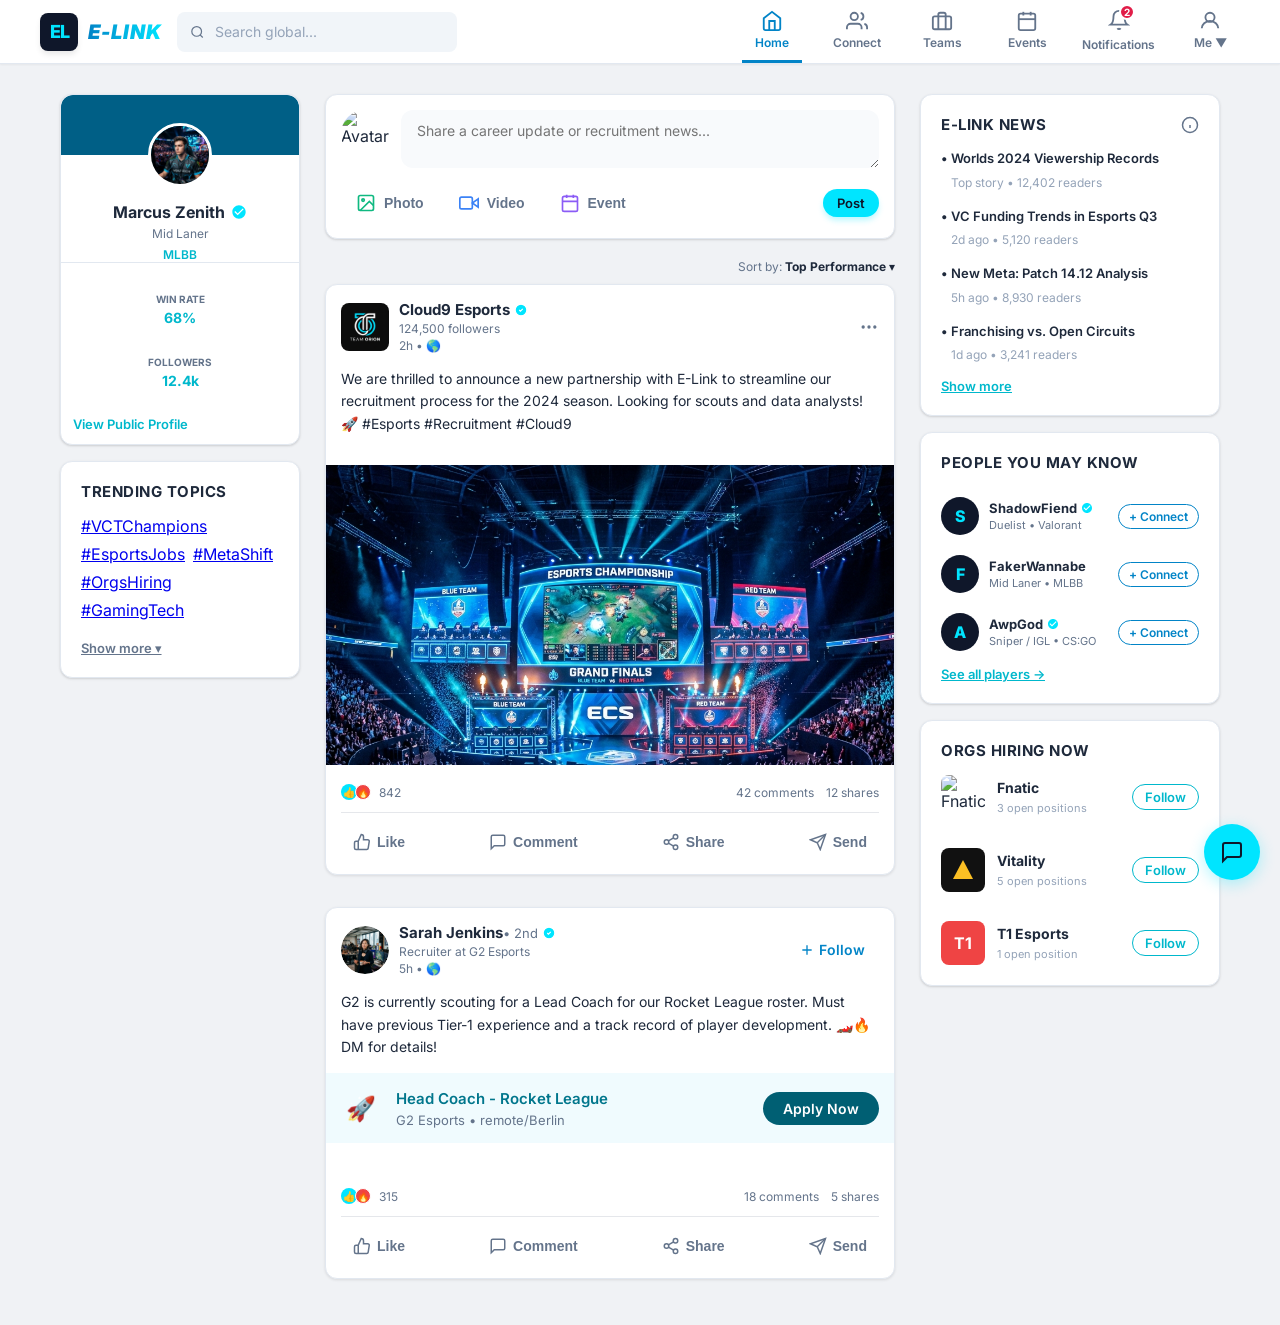
==== app.html @ e8edf79d "updated the files" ====
<!DOCTYPE html>
<html lang="en">

<head>
    <meta charset="UTF-8">
    <meta name="viewport" content="width=device-width, initial-scale=1.0">
    <title>E-Link | Professional Esports Network</title>
    <link rel="stylesheet" href="css/style.css">
</head>

<body>

    <nav class="navbar" id="main-nav">
        <!-- Brand -->
        <a href="#" class="nav-brand" onclick="switchTab('players')">
            <div class="logo-box">EL</div>
            <span class="logo-premium hide-mobile">E-LINK</span>
        </a>

        <!-- Search within Nav -->
        <div class="nav-search hide-mobile">
            <svg width="16" height="16" viewBox="0 0 24 24" fill="none" stroke="currentColor" stroke-width="2">
                <circle cx="11" cy="11" r="8"></circle>
                <line x1="21" y1="21" x2="16.65" y2="16.65"></line>
            </svg>
            <input type="text" placeholder="Search global...">
        </div>

        <!-- Links -->
        <div class="nav-links">
            <a href="#" id="nav-home" class="nav-link active" onclick="switchTab('home')">
                <svg width="22" height="22" viewBox="0 0 24 24" fill="none" stroke="currentColor" stroke-width="2">
                    <path d="M3 9l9-7 9 7v11a2 2 0 0 1-2 2H5a2 2 0 0 1-2-2z"></path>
                    <polyline points="9 22 9 12 15 12 15 22"></polyline>
                </svg>
                <span>Home</span>
            </a>
            <a href="#" id="nav-players" class="nav-link" onclick="switchTab('players')">
                <svg width="22" height="22" viewBox="0 0 24 24" fill="none" stroke="currentColor" stroke-width="2">
                    <path d="M17 21v-2a4 4 0 0 0-4-4H5a4 4 0 0 0-4 4v2"></path>
                    <circle cx="9" cy="7" r="4"></circle>
                    <path d="M23 21v-2a4 4 0 0 0-3-3.87"></path>
                    <path d="M16 3.13a4 4 0 0 1 0 7.75"></path>
                </svg>
                <span>Connect</span>
            </a>
            <a href="#" id="nav-teams" class="nav-link" onclick="switchTab('teams')">
                <svg width="22" height="22" viewBox="0 0 24 24" fill="none" stroke="currentColor" stroke-width="2">
                    <rect x="2" y="7" width="20" height="14" rx="2" ry="2"></rect>
                    <path d="M16 21V5a2 2 0 0 0-2-2h-4a2 2 0 0 0-2 2v16"></path>
                </svg>
                <span>Teams</span>
            </a>
            <a href="#" id="nav-events" class="nav-link" onclick="switchTab('events')">
                <svg width="22" height="22" viewBox="0 0 24 24" fill="none" stroke="currentColor" stroke-width="2">
                    <rect x="3" y="4" width="18" height="18" rx="2" ry="2"></rect>
                    <line x1="16" y1="2" x2="16" y2="6"></line>
                    <line x1="8" y1="2" x2="8" y2="6"></line>
                    <line x1="3" y1="10" x2="21" y2="10"></line>
                </svg>
                <span>Events</span>
            </a>
            <a href="#" id="nav-notif" class="nav-link" onclick="toggleNotifications()">
                <div style="position: relative;">
                    <svg width="22" height="22" viewBox="0 0 24 24" fill="none" stroke="currentColor" stroke-width="2">
                        <path d="M18 8A6 6 0 0 0 6 8c0 7-3 9-3 9h18s-3-2-3-9"></path>
                        <path d="M13.73 21a2 2 0 0 1-3.46 0"></path>
                    </svg>
                    <span class="notif-badge">2</span>
                </div>
                <span>Notifications</span>
            </a>
            <div class="nav-dropdown-wrapper" style="position: relative;">
                <a href="#" id="nav-profile" class="nav-link" onclick="toggleMeDropdown()">
                    <svg width="22" height="22" viewBox="0 0 24 24" fill="none" stroke="currentColor" stroke-width="2">
                        <circle cx="12" cy="8" r="5"></circle>
                        <path d="M3 20c0-4 4-8 9-8s9 4 9 8"></path>
                    </svg>
                    <span>Me ▼</span>
                </a>
                <div id="me-dropdown" class="card" style="display: none; position: absolute; top: 100%; right: 0; width: 180px; flex-direction: column; z-index: 100; padding: 8px 0; box-shadow: 0 10px 25px rgba(0,0,0,0.2); border: 1px solid var(--border-subtle);">
                    <a href="#" style="padding: 10px 15px; color: var(--text-main); text-decoration: none; font-size: 14px; font-weight: 600;" onclick="switchTab('profile'); toggleMeDropdown();">View Profile</a>
                    
                    <div class="dropdown-divider"></div>
                    <div class="dropdown-header">Switch Account</div>
                    
                    <a href="#" style="padding: 10px 15px; color: var(--text-main); text-decoration: none; font-size: 14px; display: flex; align-items: center; gap: 8px;" onclick="setAccountType('player')">
                        <span style="width: 8px; height: 8px; border-radius: 50%; background: #22c55e;"></span> Player Mode
                    </a>
                    <a href="#" style="padding: 10px 15px; color: var(--text-main); text-decoration: none; font-size: 14px; display: flex; align-items: center; gap: 8px;" onclick="setAccountType('org')">
                        <span style="width: 8px; height: 8px; border-radius: 50%; background: #3b82f6;"></span> Org Mode
                    </a>
                    <a href="#" style="padding: 10px 15px; color: var(--text-main); text-decoration: none; font-size: 14px; display: flex; align-items: center; gap: 8px;" onclick="setAccountType('coach')">
                        <span style="width: 8px; height: 8px; border-radius: 50%; background: #8b5cf6;"></span> Coach Mode
                    </a>
                    
                    <div class="dropdown-divider"></div>
                    <a href="#" style="padding: 10px 15px; color: #ef4444; text-decoration: none; font-size: 14px; font-weight: 600;" onclick="logout()">Sign Out</a>
                </div>
            </div>
        </div>
    </nav>

    <!-- Main Layout Grid -->
    <div class="layout-grid" id="main-layout">

        <!-- Left Sidebar (Mini-Profile) -->
        <aside class="sidebar-left" id="sidebar-left">
            <div class="card mini-profile-card" style="padding: 0;">
                <div class="mini-profile-banner" style="background: #005f86; height: 60px; border-radius: 12px 12px 0 0;"></div>
                <div class="mini-profile-avatar-wrapper" style="margin-top: -32px; display: flex; justify-content: center;">
                    <img src="assets/marcus_avatar.png" alt="Marcus V." class="mini-profile-avatar-img" style="width: 64px; height: 64px; border-radius: 50%; border: 3px solid white; object-fit: cover; background: white;">
                </div>
                <div class="mini-profile-info" style="text-align: center; margin-top: 15px; padding: 0 15px;">
                    <h3 id="mini-name" style="margin: 0; font-size: 16px; font-weight: 700; color: var(--text-main); display: flex; justify-content: center; align-items: center; gap: 4px;">Marcus "Zenith" V. <svg width="14" height="14" viewBox="0 0 24 24" fill="#00E5FF" stroke="white" stroke-width="2"><circle cx="12" cy="12" r="10"></circle><path d="M9 12l2 2 4-4"></path></svg></h3>
                    <p id="mini-sub" style="margin: 4px 0 2px 0; font-size: 12px; color: var(--text-muted);">Professional Valorant Player</p>
                    <p class="mini-sub-game" id="mini-game" style="margin: 0; font-size: 12px; color: var(--accent-dark);">Team Liquid • EMEA</p>
                </div>
                <div class="mini-profile-stats" style="display: flex; justify-content: center; gap: 30px; padding: 15px 0; border-top: 1px solid var(--border-subtle); margin-top: 15px; border-bottom: 1px solid var(--border-subtle);">
                    <div style="text-align: center;">
                        <div style="font-size: 10px; font-weight: 700; color: var(--text-muted); margin-bottom: 4px; text-transform: uppercase;">Win Rate</div>
                        <div style="font-size: 14px; font-weight: 700; color: var(--accent-dark);">68%</div>
                    </div>
                    <div style="text-align: center;">
                        <div style="font-size: 10px; font-weight: 700; color: var(--text-muted); margin-bottom: 4px; text-transform: uppercase;">Followers</div>
                        <div style="font-size: 14px; font-weight: 700; color: var(--accent-dark);">12.4k</div>
                    </div>
                </div>
                <div class="mini-profile-footer" style="padding: 12px; text-align: center;">
                    <a href="#" style="color: var(--accent-dark); font-size: 13px; font-weight: 600; text-decoration: none;">View Public Profile</a>
                </div>
            </div>

            <div class="card sticky-widget">
                <h4 class="widget-title" style="margin-bottom: 15px; border: none; padding: 0;">TRENDING TOPICS</h4>
                <div style="display: flex; flex-wrap: wrap; gap: 8px;">
                    <a href="#" class="hashtag-pill">#VCTChampions</a>
                    <a href="#" class="hashtag-pill">#EsportsJobs</a>
                    <a href="#" class="hashtag-pill">#MetaShift</a>
                    <a href="#" class="hashtag-pill">#OrgsHiring</a>
                    <a href="#" class="hashtag-pill">#GamingTech</a>
                </div>
                <a href="#" class="widget-link" style="margin-top: 20px; display: inline-block; font-size: 13px; font-weight: 600; color: var(--text-muted);">Show more ▾</a>
            </div>
        </aside>

        <!-- Center Column (Main Feed & Content) -->
        <main class="main-feed" id="main-feed">

            <!-- Home / Timeline Feed -->
            <div id="view-home" class="view-section active">
                <div class="card create-post-box" style="padding: 15px;">
                    <div style="display: flex; align-items: flex-start; gap: 12px; margin-bottom: 15px;">
                        <img src="https://images.unsplash.com/photo-1566492031523-0c4c229e64ba?auto=format&fit=crop&q=80&w=150&h=150" alt="Avatar" style="width: 48px; height: 48px; border-radius: 50%; object-fit: cover;">
                        <textarea id="postInput" placeholder="Share a career update or recruitment news..." style="flex-grow: 1; border: 1px solid var(--border-subtle); border-radius: 12px; padding: 12px 16px; background: var(--bg-main); color: var(--text-main); font-size: 14px; resize: vertical; min-height: 48px; font-family: inherit;"></textarea>
                    </div>
                    <div style="display: flex; justify-content: space-between; align-items: center;">
                        <div style="display: flex; gap: 5px;">
                            <button class="post-action-btn"><svg width="20" height="20" viewBox="0 0 24 24" fill="none" stroke="#10b981" stroke-width="2"><rect x="3" y="3" width="18" height="18" rx="2" ry="2"></rect><circle cx="8.5" cy="8.5" r="1.5"></circle><polyline points="21 15 16 10 5 21"></polyline></svg> <span>Photo</span></button>
                            <button class="post-action-btn"><svg width="20" height="20" viewBox="0 0 24 24" fill="none" stroke="#3b82f6" stroke-width="2"><polygon points="23 7 16 12 23 17 23 7"></polygon><rect x="1" y="5" width="15" height="14" rx="2" ry="2"></rect></svg> <span>Video</span></button>
                            <button class="post-action-btn"><svg width="20" height="20" viewBox="0 0 24 24" fill="none" stroke="#8b5cf6" stroke-width="2"><rect x="3" y="4" width="18" height="18" rx="2" ry="2"></rect><line x1="16" y1="2" x2="16" y2="6"></line><line x1="8" y1="2" x2="8" y2="6"></line><line x1="3" y1="10" x2="21" y2="10"></line></svg> <span>Event</span></button>
                        </div>
                        <button class="btn btn-primary btn-sm" onclick="submitPost()">Post</button>
                    </div>
                </div>

                <div class="feed-divider" style="margin-top: 20px; display: flex; justify-content: flex-end; align-items: center; border: none; margin-bottom: 10px;">
                    <span style="font-size: 12px; color: var(--text-muted);">Sort by: <strong style="color: var(--text-main);">Top Performance ▾</strong></span>
                </div>

                <div class="feed-list" id="postsContainer">
                    <!-- Dynamic posts injected here via JS -->
                </div>
            </div>

            <!-- Find Players View -->
            <div id="view-players" class="view-section">
                <div class="card feed-search-box">
                    <div class="feed-search-top">
                        <div class="mini-profile-avatar" id="search-avatar-p"
                            style="width:48px; height:48px; font-size: 20px; line-height: 44px; flex-shrink: 0;">X</div>
                        <input type="text" id="searchInput" placeholder="Find players by name, role, or rank...">
                    </div>
                    <div class="feed-search-actions">
                        <div class="filter-group">
                            <select id="gameFilter">
                                <option value="all">Any Game</option>
                                <option value="valorant">Valorant</option>
                                <option value="mlbb">MLBB</option>
                                <option value="csgo">CS:GO</option>
                                <option value="dota2">Dota 2</option>
                                <option value="hok">Honor of Kings</option>
                            </select>
                            <select id="regionFilter">
                                <option value="all">Any Region</option>
                                <option value="na">North America</option>
                                <option value="eu">Europe</option>
                                <option value="sea">Southeast Asia</option>
                                <option value="cn">China</option>
                                <option value="cis">CIS</option>
                            </select>
                            <button class="filter-pill" id="lft-toggle-btn" onclick="toggleLFTFilter()">LFT Only</button>
                        </div>
                    </div>
                </div>

                <div class="feed-divider"><span>Recommended Players</span></div>

                <div class="feed-list" id="playersContainer">
                    <!-- Feed Cards dynamically injected via JS -->
                </div>
            </div>

            <!-- Find Teams View -->
            <div id="view-teams" class="view-section">
                <div class="card feed-search-box">
                    <div class="feed-search-top">
                        <div class="logo-box"
                            style="width:48px; height:48px; font-size: 24px; line-height: 48px; flex-shrink: 0;">EL
                        </div>
                        <input type="text" id="teamSearchInput" placeholder="Search open team rosters...">
                    </div>
                </div>

                <div class="feed-divider"><span>Top Orgs Recruiting</span></div>

                <div class="feed-list" id="teamsContainer">
                    <!-- Team Cards injected via JS -->
                </div>
            </div>

            <!-- Events & Scrims View -->
            <div id="view-events" class="view-section">
                <div class="card feed-search-box" style="margin-bottom: 20px;">
                    <div class="feed-search-top">
                        <svg width="24" height="24" viewBox="0 0 24 24" fill="none" stroke="var(--accent)" stroke-width="2" style="margin-right: 15px;">
                            <circle cx="12" cy="12" r="10"></circle>
                            <polyline points="12 6 12 12 16 14"></polyline>
                        </svg>
                        <input type="text" placeholder="Search tournaments, leagues, or scrims...">
                    </div>
                </div>

                <div class="events-grid">
                    <div class="card" style="padding: 20px;">
                        <h3 class="section-title">Scrim Board</h3>
                        <p style="font-size: 14px; color: var(--text-muted); margin-bottom: 15px;">Looking for practice partners</p>
                        
                        <div style="border: 1px solid var(--border-subtle); border-radius: 8px; padding: 15px; margin-bottom: 10px;">
                            <div style="display: flex; justify-content: space-between; align-items: center; margin-bottom: 10px;">
                                <strong style="color: var(--text-main);">T3 Valorant Team LF Scrim</strong>
                                <span class="badge" style="background: rgba(0, 229, 255, 0.15); color: var(--accent); border: 1px solid var(--accent); font-size: 11px; padding: 4px 8px;">Tonight 8PM EST</span>
                            </div>
                            <p style="font-size: 13px; color: var(--text-muted);">BO3 format. Need a team with Diamond/Ascendant average.</p>
                            <button class="btn btn-primary btn-sm" style="margin-top: 10px;" onclick="alert('Message Sent to Team!')">Accept Scrim</button>
                        </div>
                        <div style="border: 1px solid var(--border-subtle); border-radius: 8px; padding: 15px;">
                            <div style="display: flex; justify-content: space-between; align-items: center; margin-bottom: 10px;">
                                <strong style="color: var(--text-main);">Cloud9 Academy Scrim Partner</strong>
                                <span class="badge" style="background: rgba(0, 229, 255, 0.15); color: var(--accent); border: 1px solid var(--accent); font-size: 11px; padding: 4px 8px;">Tomorrow 3PM PST</span>
                            </div>
                            <p style="font-size: 13px; color: var(--text-muted);">T2/T1 only. BO5 practice before qualifiers.</p>
                            <button class="btn btn-primary btn-sm" style="margin-top: 10px;" onclick="alert('Message Sent to Team!')">Accept Scrim</button>
                        </div>
                    </div>

                    <div class="card" style="padding: 20px;">
                        <h3 class="section-title">Upcoming Tournaments</h3>
                        <p style="font-size: 14px; color: var(--text-muted); margin-bottom: 15px;">Grassroots & Regional Leagues</p>
                        
                        <div class="event-banner">
                            <h4 style="color: white; margin-bottom: 5px;">Valorant Community Clash</h4>
                            <p style="font-size: 13px; color: rgba(255,255,255,0.8);">Prize Pool: $5,000 • Starts in 3 days</p>
                            <div style="margin-top: 15px; display: flex; gap: 10px; flex-wrap: wrap;">
                                <button class="btn btn-primary btn-sm">Register Team</button>
                                <button class="btn btn-outline btn-sm" style="background: rgba(0,0,0,0.5); border-color: white; color: white; white-space: nowrap;">Join as Free Agent</button>
                            </div>
                        </div>
                    </div>
                </div>
            </div>

            <!-- Profile View -->
            <div id="view-profile" class="view-section">
                <div class="card profile-hero">
                    <div class="profile-hero-banner"></div>
                    <div class="profile-hero-content">
                        <div class="profile-hero-avatar" id="dyn-prof-avatar">X</div>
                        <div class="profile-hero-details">
                            <h1 style="color: var(--text-main); margin-bottom: 5px; font-size: 32px;"><span
                                    id="dyn-prof-name">XerathMain</span> <span class="badge"
                                    id="dyn-prof-tag">PRO</span>
                                <span class="badge" id="dyn-prof-api" style="background: linear-gradient(90deg, #ff4655, #0f1923); color: white; font-size: 14px; vertical-align: middle;">🛡️ Riot Verified: Immortal 3</span>
                            </h1>
                            <p style="color: var(--text-muted); font-size: 18px; margin: 0; max-width: 600px;"
                                id="dyn-prof-sub">Mid Laner | MLBB Player</p>
                            <p style="color: var(--text-muted); font-size: 14px; margin-top: 5px;"
                                id="dyn-prof-location">Southeast Asia • 0 connections</p>
                            <p style="color: var(--text-muted); font-size: 13px; margin-top: 3px;"
                                id="dyn-prof-rank">🏆 Mythical Glory</p>

                            <div class="actions"
                                style="margin-top: 20px; justify-content: flex-start; flex-wrap: wrap; gap: 10px;">
                                <button class="btn btn-primary" id="lft-btn" onclick="toggleLFT()">Open to work: OFF</button>
                                <button class="btn btn-primary" id="upgrade-btn"
                                    style="background: linear-gradient(90deg, var(--accent-text), var(--accent)); color: var(--text-dark); display: inline-flex; border: none;"
                                    onclick="showSubModal()">⚡ Upgrade E-Link Pro</button>
                                <button class="btn btn-outline" id="link-riot-btn" style="border-color: #ff4655; color: #ff4655;" onclick="alert('Riot Games Account Linked!')">🔗 Link Riot Account</button>
                                <button class="btn btn-secondary" onclick="openEditModal()">✏️ Edit Profile</button>
                                <button class="btn btn-outline" onclick="navigator.clipboard.writeText(window.location.href).then(()=>alert('Profile link copied!'))">Share</button>
                            </div>
                        </div>
                    </div>

                    <!-- Profile Strength Bar -->
                    <div id="prof-strength-container" style="padding: 0 30px 20px; display:none;">
                        <div style="display:flex; justify-content:space-between; align-items:center; margin-bottom:6px;">
                            <span id="prof-strength-label" style="font-size:13px; color:var(--text-muted);">Profile Strength: <strong>Beginner (1/5)</strong></span>
                        </div>
                        <div class="prof-strength-track">
                            <div id="prof-strength-bar" class="prof-strength-fill" style="width:20%;"></div>
                        </div>
                    </div>
                </div>

                <div class="card profile-section">
                    <h3 class="section-title" id="about-title">About</h3>
                    <p id="dyn-prof-about" class="section-body">Dedicated competitive player. Excellent communication
                        skills, wide champion pool, and available for scrims 5 days a week.</p>
                </div>

                <div class="card profile-section" id="endorsements-section">
                    <h3 class="section-title">Skill Endorsements</h3>
                    <p style="font-size: 14px; color: var(--text-muted); margin-bottom: 15px;">Skills and traits vouched for by the community.</p>
                    <div style="display: flex; gap: 10px; flex-wrap: wrap;">
                        <span class="badge" style="font-size: 13px; padding: 6px 12px; background: rgba(0, 255, 170, 0.1); border: 1px solid var(--accent); color: var(--accent);">Shotcaller (12)</span>
                        <span class="badge" style="font-size: 13px; padding: 6px 12px; background: rgba(255, 255, 255, 0.05); border: 1px solid var(--border-subtle);">Tilt-Proof (8)</span>
                        <span class="badge" style="font-size: 13px; padding: 6px 12px; background: rgba(255, 255, 255, 0.05); border: 1px solid var(--border-subtle);">Punctual (4)</span>
                    </div>
                </div>

                <div class="card profile-section" id="coach-experience-section" style="display: none;">
                    <h3 class="section-title">Coaching Track Record</h3>
                    <div style="border-left: 2px solid var(--accent); padding-left: 15px; margin-left: 5px;">
                        <div style="margin-bottom: 15px;">
                            <strong style="color: var(--text-main);">Head Coach — Cloud9 Academy</strong>
                            <div style="font-size: 12px; color: var(--text-muted); margin-bottom: 5px;">Jan 2025 - Present</div>
                            <p style="font-size: 13px;">Led the team to a 1st place finish in the NA Challengers split. Focused on macro strategy and draft adaptation.</p>
                        </div>
                        <div style="margin-bottom: 15px;">
                            <strong style="color: var(--text-main);">Strategic Analyst — TSM FTX</strong>
                            <div style="font-size: 12px; color: var(--text-muted); margin-bottom: 5px;">Mar 2023 - Dec 2024</div>
                            <p style="font-size: 13px;">Provided extensive VOD reviews and opponent scouting reports.</p>
                        </div>
                    </div>
                </div>

                <div class="card profile-section" id="coach-services-section" style="display: none;">
                    <h3 class="section-title">Services & Booking</h3>
                    <div style="display: grid; grid-template-columns: 1fr 1fr; gap: 15px;">
                        <div style="border: 1px solid var(--border-subtle); border-radius: 8px; padding: 15px; background: var(--bg-card);">
                            <h4 style="color: var(--text-main); margin-bottom: 5px;">Live VOD Review</h4>
                            <p style="font-size: 13px; color: var(--text-muted); margin-bottom: 10px;">1-on-1 analysis of your recent matches. Identifying micro mistakes and macro pathing.</p>
                            <div style="display: flex; justify-content: space-between; align-items: center;">
                                <span style="font-weight: bold; color: var(--accent);">$30 / hr</span>
                                <button class="btn btn-primary btn-sm">Book Session</button>
                            </div>
                        </div>
                        <div style="border: 1px solid var(--border-subtle); border-radius: 8px; padding: 15px; background: var(--bg-card);">
                            <h4 style="color: var(--text-main); margin-bottom: 5px;">Team Draft Consulting</h4>
                            <p style="font-size: 13px; color: var(--text-muted); margin-bottom: 10px;">Pre-match draft preparation and meta analysis for amateur and T3 teams.</p>
                            <div style="display: flex; justify-content: space-between; align-items: center;">
                                <span style="font-weight: bold; color: var(--accent);">$50 / session</span>
                                <button class="btn btn-outline btn-sm">Inquire</button>
                            </div>
                        </div>
                    </div>
                </div>

                <div class="card profile-section" id="coach-endorsements-section" style="display: none;">
                    <h3 class="section-title">Coach Endorsements</h3>
                    <p style="font-size: 14px; color: var(--text-muted); margin-bottom: 15px;">Skills vouched for by former players and colleagues.</p>
                    <div style="display: flex; gap: 10px; flex-wrap: wrap;">
                        <span class="badge" style="font-size: 13px; padding: 6px 12px; background: rgba(0, 255, 170, 0.1); border: 1px solid var(--accent); color: var(--accent);">Macro Genius (24)</span>
                        <span class="badge" style="font-size: 13px; padding: 6px 12px; background: rgba(255, 255, 255, 0.05); border: 1px solid var(--border-subtle);">Draft Master (18)</span>
                        <span class="badge" style="font-size: 13px; padding: 6px 12px; background: rgba(255, 255, 255, 0.05); border: 1px solid var(--border-subtle);">Mental Reset (12)</span>
                    </div>
                </div>

                <div class="card profile-section" id="org-requirements-section" style="display: none;">
                    <h3 class="section-title">Manage Team Requirements</h3>
                    <p style="font-size: 14px; color: var(--text-muted); margin-bottom: 15px;">List the specific requirements for players applying to your team.</p>
                    
                    <div style="display: flex; gap: 10px; margin-bottom: 15px;">
                        <input type="text" id="new-req-input" placeholder="e.g. Must be Immortal 3+" style="flex-grow: 1; border: 1px solid var(--border-subtle); border-radius: 8px; padding: 10px; background: var(--bg-card); color: var(--text-main);">
                        <button class="btn btn-primary" onclick="addRequirement()">Add</button>
                    </div>
                    
                    <ul id="org-req-list" style="color: var(--text-muted); font-size: 14px; padding-left: 20px; line-height: 1.6;">
                        <!-- Org requirements list here -->
                    </ul>
                </div>

                <div class="card profile-section" id="org-pipeline-section" style="display: none; overflow: hidden;">
                    <h3 class="section-title">Manage Applicants Pipeline</h3>
                    <p style="font-size: 14px; color: var(--text-muted); margin-bottom: 15px;">Track potential recruits for your active rosters.</p>
                    
                    <div style="display: flex; gap: 15px; overflow-x: auto; padding-bottom: 10px;">
                        <!-- Applied Column -->
                        <div style="flex: 1; min-width: 250px; background: var(--bg-card); border: 1px solid var(--border-subtle); border-radius: 8px; padding: 10px;">
                            <h4 style="font-size: 14px; margin-bottom: 10px; border-bottom: 1px solid var(--border-subtle); padding-bottom: 5px;">Applied (2)</h4>
                            
                            <div style="background: var(--bg-main); padding: 10px; border-radius: 6px; margin-bottom: 10px; cursor: pointer; border: 1px solid transparent;">
                                <div style="display: flex; align-items: center; gap: 10px;">
                                    <div class="mini-profile-avatar" style="width: 24px; height: 24px; font-size: 10px; line-height: 22px;">D</div>
                                    <div>
                                        <strong style="font-size: 13px; color: var(--text-main);">Demon1</strong>
                                        <div style="font-size: 11px; color: var(--text-muted);">Duelist • NA</div>
                                    </div>
                                </div>
                            </div>
                            
                            <div style="background: var(--bg-main); padding: 10px; border-radius: 6px; margin-bottom: 10px; cursor: pointer; border: 1px solid transparent;">
                                <div style="display: flex; align-items: center; gap: 10px;">
                                    <div class="mini-profile-avatar" style="width: 24px; height: 24px; font-size: 10px; line-height: 22px;">T</div>
                                    <div>
                                        <strong style="font-size: 13px; color: var(--text-main);">TenZ</strong>
                                        <div style="font-size: 11px; color: var(--text-muted);">Duelist/Flex • NA</div>
                                    </div>
                                </div>
                            </div>
                        </div>

                        <!-- Tryout Column -->
                        <div style="flex: 1; min-width: 250px; background: var(--bg-card); border: 1px solid var(--border-subtle); border-radius: 8px; padding: 10px;">
                            <h4 style="font-size: 14px; margin-bottom: 10px; border-bottom: 1px solid var(--border-subtle); padding-bottom: 5px;">Tryout Phase (1)</h4>
                            
                            <div style="background: var(--bg-main); padding: 10px; border-radius: 6px; margin-bottom: 10px; cursor: pointer; border: 1px solid transparent;">
                                <div style="display: flex; align-items: center; gap: 10px;">
                                    <div class="mini-profile-avatar" style="width: 24px; height: 24px; font-size: 10px; line-height: 22px;">S</div>
                                    <div>
                                        <strong style="font-size: 13px; color: var(--text-main);">s0m</strong>
                                        <div style="font-size: 11px; color: var(--text-muted);">Controller • NA</div>
                                    </div>
                                </div>
                            </div>
                        </div>

                        <!-- Offered Column -->
                        <div style="flex: 1; min-width: 250px; background: var(--bg-card); border: 1px solid var(--border-subtle); border-radius: 8px; padding: 10px;">
                            <h4 style="font-size: 14px; margin-bottom: 10px; border-bottom: 1px solid var(--border-subtle); padding-bottom: 5px;">Offered (0)</h4>
                            <p style="font-size: 12px; color: var(--text-muted); text-align: center; margin-top: 20px;">No active offers</p>
                        </div>
                    </div>
                </div>

                <div class="card profile-section" id="achievements-section">
                    <h3 class="section-title">Achievements & Stats</h3>
                    <div class="upload-zone" id="upload-zone"
                        onclick="document.getElementById('achievement-upload').click()">
                        <svg width="28" height="28" viewBox="0 0 24 24" fill="none" stroke="var(--accent-text)"
                            stroke-width="2">
                            <path d="M21 15v4a2 2 0 0 1-2 2H5a2 2 0 0 1-2-2v-4"></path>
                            <polyline points="17 8 12 3 7 8"></polyline>
                            <line x1="12" y1="3" x2="12" y2="15"></line>
                        </svg>
                        <p style="margin: 10px 0 5px 0;"><strong>Upload Screenshot</strong></p>
                        <span style="font-size: 12px; color: var(--text-muted); text-align: center; display: block;">For
                            Org verification, please ensure your Gamer Tag is visible in-game.</span>
                        <input type="file" id="achievement-upload" accept="image/*" style="display: none;"
                            onchange="handleAchievementUpload(event)">
                    </div>

                    <div class="input-group" style="margin-top: 15px;">
                        <label>Attach Proof Link for Verification (Optional)</label>
                        <input type="text" id="tracker-url"
                            placeholder="Tracker.gg, Liquipedia Bracket, or Official Tweet">
                    </div>

                    <div class="feed-divider" style="margin: 20px 0;"><span>Your Uploads</span></div>

                    <div class="achievements-gallery" id="own-achievements">
                        <!-- Uploaded achievements render here -->
                    </div>

                    <div class="feed-divider" style="margin: 20px 0;"><span>Featured VODs & Clips</span></div>
                    
                    <div style="display: grid; grid-template-columns: 1fr 1fr; gap: 15px;">
                        <div style="position: relative; border-radius: 8px; overflow: hidden; aspect-ratio: 16/9; background: url('https://images.unsplash.com/photo-1542751371-adc38448a05e?auto=format&fit=crop&q=80') center/cover;">
                            <div style="position: absolute; inset: 0; background: rgba(0,0,0,0.4); display: flex; align-items: center; justify-content: center; cursor: pointer; transition: background 0.2s;">
                                <svg width="48" height="48" viewBox="0 0 24 24" fill="var(--accent)" stroke="none">
                                    <polygon points="5 3 19 12 5 21 5 3"></polygon>
                                </svg>
                            </div>
                            <div style="position: absolute; bottom: 10px; left: 10px; color: white; font-weight: bold; text-shadow: 1px 1px 2px black;">1v5 Clutch in Radiant Lobby</div>
                        </div>
                    </div>
                </div>
            </div>

            <!-- Other Player Profile View (Read-Only) -->
            <div id="view-player" class="view-section">
                <button class="btn btn-outline" style="width: auto; margin-bottom: 20px; padding: 10px 20px;"
                    onclick="switchTab('players')">← Back to Players</button>
                <div class="card profile-hero">
                    <div class="profile-hero-banner"></div>
                    <div class="profile-hero-content">
                        <div class="profile-hero-avatar" id="view-prof-avatar">M</div>
                        <div class="profile-hero-details">
                            <h1 style="color: var(--text-main); margin-bottom: 5px; font-size: 32px;">
                                <span id="view-prof-name">PlayerName</span>
                            </h1>
                            <p style="color: var(--text-muted); font-size: 18px; margin: 0; max-width: 600px;"
                                id="view-prof-sub">Role | Game Player</p>
                            <p style="color: var(--text-muted); font-size: 14px; margin-top: 5px;"
                                id="view-prof-region">North America</p>

                            <div class="actions" id="view-prof-connect-area" style="margin-top: 20px; justify-content: flex-start;">
                                <!-- Populated dynamically by viewPlayerProfile() -->
                                <button class="btn btn-primary">Connect</button>
                                <button class="btn btn-secondary">Message</button>
                            </div>
                        </div>
                    </div>
                </div>

                <div class="card profile-section">
                    <h3 class="section-title">About</h3>
                    <p id="view-prof-about" class="section-body">Information about the player goes here.</p>
                </div>

                <div class="card profile-section">
                    <h3 class="section-title">Performance Stats</h3>
                    <div class="stats-grid" id="view-prof-stats">
                        <!-- Populated dynamically by viewPlayerProfile() -->
                    </div>
                </div>

                <div class="card profile-section">
                    <h3 class="section-title">Achievements &amp; Verified Stats</h3>
                    <div class="achievements-gallery" id="view-prof-achievements">
                        <p style="color: var(--text-muted); font-size: 14px;">This user has no uploaded achievements yet.</p>
                    </div>
                </div>
            </div>

            <!-- Team Details View (Read-Only) -->
            <div id="view-teamdetail" class="view-section">
                <button class="btn btn-outline" style="width: auto; margin-bottom: 20px; padding: 10px 20px;"
                    onclick="switchTab('teams')">← Back</button>
                <div class="card profile-hero">
                    <div class="profile-hero-banner"></div>
                    <div class="profile-hero-content">
                        <div class="profile-hero-avatar" id="view-team-avatar" style="border-radius: 12px;">T</div>
                        <div class="profile-hero-details">
                            <h1 style="color: var(--text-main); margin-bottom: 5px; font-size: 32px;"><span
                                    id="view-team-name">TeamName</span> <span class="badge"
                                    id="view-team-tag">GAME</span></h1>
                            <p style="color: var(--text-muted); font-size: 18px; margin: 0; max-width: 600px;"
                                id="view-team-sub">Looking For: Roles</p>
                            <p style="color: var(--text-muted); font-size: 14px; margin-top: 5px;"
                                id="view-team-region">North America</p>

                            <div class="actions" id="view-team-apply-area" style="margin-top: 20px; justify-content: flex-start;">
                                <!-- Populated dynamically by viewTeamProfile() -->
                                <button class="btn btn-primary">Apply Now</button>
                                <button class="btn btn-primary" style="background: var(--text-dark); color: var(--text-main); border: 1px solid var(--accent);">⚔️ Challenge to Scrim</button>
                                <button class="btn btn-outline">+ Follow</button>
                            </div>
                        </div>
                    </div>
                </div>

                <div class="card profile-section">
                    <h3 class="section-title">About the Organization</h3>
                    <p id="view-team-about" class="section-body">Overview of the team goes here.</p>
                </div>

                <div class="card profile-section">
                    <h3 class="section-title">Requirements to Join</h3>
                    <ul id="view-team-requirements" style="color: var(--text-muted); font-size: 14px; padding-left: 20px; margin-top: 10px; line-height: 1.6;">
                        <!-- Requirements list here -->
                    </ul>
                </div>

                <div class="card profile-section">
                    <h3 class="section-title">Current Roster Status</h3>
                    <div class="stats-grid">
                        <div class="stat-box-flat">
                            <span class="stat-label">Overall Win Rate</span>
                            <span class="stat-value highlight" id="view-team-winrate">0%</span>
                        </div>
                        <div class="stat-box-flat">
                            <span class="stat-label">Roster Length</span>
                            <span class="stat-value" id="view-team-roster">0/5</span>
                        </div>
                    </div>
                </div>
            </div>

        </main>

        <!-- Right Sidebar (News / Widgets) -->
        <!-- Right Sidebar (News / Widgets) -->
        <aside class="sidebar-right" id="sidebar-right">
            <div class="card widget-card">
                <div style="display: flex; justify-content: space-between; align-items: center; margin-bottom: 15px;">
                    <h3 class="widget-title" style="margin: 0; border: none; padding: 0;">E-Link News</h3>
                    <svg width="18" height="18" viewBox="0 0 24 24" fill="none" stroke="currentColor" stroke-width="2" style="color: var(--text-muted);"><circle cx="12" cy="12" r="10"></circle><line x1="12" y1="16" x2="12" y2="12"></line><line x1="12" y1="8" x2="12.01" y2="8"></line></svg>
                </div>
                <div class="news-list" style="gap: 16px;">
                    <div class="news-item">
                        <a href="#" style="font-size: 13px; margin-bottom: 2px;">• Worlds 2024 Viewership Records</a>
                        <span class="news-meta" style="margin-left: 10px;">Top story • 12,402 readers</span>
                    </div>
                    <div class="news-item">
                        <a href="#" style="font-size: 13px; margin-bottom: 2px;">• VC Funding Trends in Esports Q3</a>
                        <span class="news-meta" style="margin-left: 10px;">2d ago • 5,120 readers</span>
                    </div>
                    <div class="news-item">
                        <a href="#" style="font-size: 13px; margin-bottom: 2px;">• New Meta: Patch 14.12 Analysis</a>
                        <span class="news-meta" style="margin-left: 10px;">5h ago • 8,930 readers</span>
                    </div>
                    <div class="news-item">
                        <a href="#" style="font-size: 13px; margin-bottom: 2px;">• Franchising vs. Open Circuits</a>
                        <span class="news-meta" style="margin-left: 10px;">1d ago • 3,241 readers</span>
                    </div>
                </div>
                <a href="#" class="widget-link" style="font-size: 13px; font-weight: 600; margin-top: 15px; display: inline-block; color: var(--accent-dark);">Show more</a>
            </div>

            <!-- People You May Know Widget -->
            <div class="card widget-card" id="people-widget">
                <div style="display:flex;justify-content:space-between;align-items:center;margin-bottom:15px;">
                    <h3 class="widget-title" style="margin:0;border:none;padding:0;">People You May Know</h3>
                </div>
                <div id="suggested-connections">
                    <!-- Populated by renderSuggestions() -->
                </div>
                <a href="#" class="widget-link" style="font-size:13px;font-weight:600;margin-top:15px;display:inline-block;color:var(--accent-dark);" onclick="switchTab('players');return false;">See all players →</a>
            </div>

            <div class="card widget-card sticky-widget">
                <h3 class="widget-title" style="margin-bottom: 15px; border: none; padding: 0;">Orgs Hiring Now</h3>
                <div class="org-list">
                    <div class="org-item" style="margin-bottom: 15px;">
                        <img src="https://images.unsplash.com/photo-1542751371-adc38448a05e?auto=format&fit=crop&q=80&w=44&h=44" alt="Fnatic" style="width: 44px; height: 44px; border-radius: 8px; object-fit: cover;">
                        <div class="org-details" style="flex-grow: 1;">
                            <h4 style="margin: 0; font-size: 14px;">Fnatic</h4>
                            <span style="font-size: 11px;">3 open positions</span>
                        </div>
                        <button class="btn btn-outline btn-sm" style="border-radius: 16px; padding: 4px 12px; color: var(--accent-dark); border-color: var(--accent-dark);" onclick="alert('Following Fnatic!')">Follow</button>
                    </div>
                    <div class="org-item" style="margin-bottom: 15px;">
                        <div class="org-avatar" style="background: #111; border-radius: 8px; width: 44px; height: 44px;">
                            <svg width="24" height="24" viewBox="0 0 24 24" fill="#fbbf24" stroke="none"><polygon points="12 2 22 21 2 21 12 2"></polygon></svg>
                        </div>
                        <div class="org-details" style="flex-grow: 1;">
                            <h4 style="margin: 0; font-size: 14px;">Vitality</h4>
                            <span style="font-size: 11px;">5 open positions</span>
                        </div>
                        <button class="btn btn-outline btn-sm" style="border-radius: 16px; padding: 4px 12px; color: var(--accent-dark); border-color: var(--accent-dark);" onclick="alert('Following Vitality!')">Follow</button>
                    </div>
                    <div class="org-item">
                        <div class="org-avatar" style="background: #ef4444; border-radius: 8px; width: 44px; height: 44px; color: white; font-weight: bold;">T1</div>
                        <div class="org-details" style="flex-grow: 1;">
                            <h4 style="margin: 0; font-size: 14px;">T1 Esports</h4>
                            <span style="font-size: 11px;">1 open position</span>
                        </div>
                        <button class="btn btn-outline btn-sm" style="border-radius: 16px; padding: 4px 12px; color: var(--accent-dark); border-color: var(--accent-dark);" onclick="alert('Following T1!')">Follow</button>
                    </div>
                </div>
            </div>
        </aside>

    </div>

    <!-- Login Area Overlay (Hides layout when active) -->
    <div id="login-layout-wrapper" style="display: none;">
        <!-- Login View -->
        <div id="view-login" class="view-section login-container">
            <div class="card login-card">
                <div class="nav-brand"
                    style="justify-content: center; margin-bottom: 30px; font-size: 32px; display: flex; align-items: center; margin-right: 0;">
                    <div class="logo-box">EL</div>
                    <span class="logo-premium" style="margin-left: 10px;">E-LINK</span>
                </div>
                <h2 style="text-align: center; margin-top: 0; margin-bottom: 10px;">Welcome to your professional
                    community</h2>
                <div class="input-group">
                    <label>Email Address</label>
                    <input type="email" id="login-email" placeholder="gamer@elink.gg">
                </div>
                <div class="input-group">
                    <label>Password</label>
                    <input type="password" id="login-password" placeholder="••••••••">
                </div>
                <a href="#"
                    style="color: var(--accent); font-size: 14px; font-weight: 600; text-decoration: none; margin-bottom: 20px; display: inline-block;">Forgot
                    password?</a>

                <button class="btn btn-primary" style="width: 100%;" onclick="login()">Sign in</button>
                
                <div style="display: flex; align-items: center; margin: 25px 0;">
                    <div style="flex: 1; height: 1px; background: rgba(0,0,0,0.1);"></div>
                    <span style="padding: 0 15px; font-size: 14px; color: var(--text-muted);">or</span>
                    <div style="flex: 1; height: 1px; background: rgba(0,0,0,0.1);"></div>
                </div>

                <button class="btn btn-secondary" style="width: 100%; border: 1px solid var(--border-subtle);"
                    onclick="switchTab('register')">New to E-Link? Join now</button>
            </div>
        </div>

        <!-- Register View -->
        <div id="view-register" class="view-section login-container">
            <div class="card login-card" style="max-width: 650px;">
                <div class="nav-brand"
                    style="justify-content: center; margin-bottom: 30px; font-size: 32px; display: flex; align-items: center; margin-right: 0;">
                    <div class="logo-box">EL</div>
                    <span class="logo-premium" style="margin-left: 10px;">E-LINK</span>
                </div>
                <h2 style="text-align: center; margin-top: 0; margin-bottom: 10px;">Make the most of your professional
                    life</h2>

                <div class="form-grid">
                    <div class="input-group">
                        <label>Email Address</label>
                        <input type="email" id="reg-email" placeholder="gamer@elink.gg">
                    </div>
                    <div class="input-group">
                        <label>Password (6+ characters)</label>
                        <input type="password" id="reg-password" placeholder="••••••••">
                    </div>

                    <div class="input-group" style="grid-column: 1 / -1; margin-bottom: 20px;">
                        <label style="margin-bottom: 12px; font-size: 15px;">Who are you registering as?</label>
                        <div class="account-type-toggle">
                            <label class="type-btn">
                                <input type="radio" name="accountType" value="player" checked
                                    onchange="toggleRegFields()">
                                <div class="btn-content">
                                    <svg width="18" height="18" viewBox="0 0 24 24" fill="none" stroke="currentColor"
                                        stroke-width="2">
                                        <path d="M20 21v-2a4 4 0 0 0-4-4H8a4 4 0 0 0-4 4v2"></path>
                                        <circle cx="12" cy="7" r="4"></circle>
                                    </svg>
                                    <span>Player</span>
                                </div>
                            </label>
                            <label class="type-btn">
                                <input type="radio" name="accountType" value="org" onchange="toggleRegFields()">
                                <div class="btn-content">
                                    <svg width="18" height="18" viewBox="0 0 24 24" fill="none" stroke="currentColor"
                                        stroke-width="2">
                                        <rect x="3" y="3" width="18" height="18" rx="2" ry="2"></rect>
                                        <line x1="3" y1="9" x2="21" y2="9"></line>
                                        <line x1="9" y1="21" x2="9" y2="9"></line>
                                    </svg>
                                    <span>Organization</span>
                                </div>
                            </label>
                        </div>
                    </div>

                    <!-- Player Specific Fields -->
                    <div id="player-reg-fields"
                        style="grid-column: 1 / -1; display: grid; grid-template-columns: 1fr; gap: 16px;">
                        <div class="input-group">
                            <label>Gamer Tag</label>
                            <input type="text" id="reg-gamertag" placeholder="e.g. FakerWannabe">
                        </div>
                        <div class="input-group">
                            <label>Main Game</label>
                            <select id="reg-game" class="form-select" onchange="updateRoleOptions()">
                                <option value="Valorant">Valorant</option>
                                <option value="MLBB">MLBB</option>
                                <option value="CS:GO">CS:GO</option>
                                <option value="Dota 2">Dota 2</option>
                                <option value="Honor of Kings">Honor of Kings</option>
                            </select>
                        </div>
                        <div class="input-group">
                            <label>Main Role</label>
                            <select id="reg-role" class="form-select">
                                <!-- Roles injected dynamically -->
                            </select>
                        </div>
                    </div>

                    <!-- Organization Specific Fields -->
                    <div id="org-reg-fields"
                        style="display: none; grid-column: 1 / -1; grid-template-columns: 1fr; gap: 16px;">
                        <div class="input-group">
                            <label>Organization Name</label>
                            <input type="text" id="reg-orgname" placeholder="e.g. Cloud9 Academy">
                        </div>
                        <div class="input-group">
                            <label>Region Focus</label>
                            <select id="reg-region" class="form-select">
                                <option value="North America">North America</option>
                                <option value="Europe">Europe</option>
                                <option value="SEA">Southeast Asia</option>
                                <option value="KR / CN">Korea / China</option>
                                <option value="Other">Other</option>
                            </select>
                        </div>
                    </div>
                </div>

                <p style="text-align: center; color: var(--text-muted); font-size: 12px; margin-bottom: 20px;">By
                    clicking Agree & Join, you agree to the E-Link User Agreement, Privacy Policy, and Cookie Policy.
                </p>
                <button class="btn btn-primary" style="width: 100%;" onclick="registerUser()">Agree & Join</button>
                <p style="text-align: center; color: var(--text-main); margin-top: 25px; font-size: 15px;">Already on
                    E-Link? <a href="#" onclick="switchTab('login')"
                        style="color: var(--accent); text-decoration: none; font-weight: bold;">Sign in</a></p>
            </div>
        </div>
    </div>

    <!-- Notifications Dropdown -->
    <div id="notif-dropdown" class="card notif-box" style="display: none;">
        <div style="display:flex;justify-content:space-between;align-items:center;margin-bottom:10px;border-bottom:var(--border-subtle);padding-bottom:10px;">
            <h3 style="margin:0;font-size:16px;">Notifications</h3>
            <button onclick="clearAllNotifications()" style="background:none;border:none;font-size:12px;font-weight:600;color:#ef4444;cursor:pointer;padding:4px 8px;border-radius:6px;transition:background 0.2s;" onmouseover="this.style.background='#fee2e2'" onmouseout="this.style.background='none'">Clear All</button>
        </div>
        <div id="notif-list" style="max-height:340px;overflow-y:auto;display:flex;flex-direction:column;gap:2px;">
            <div class="notif-item unread" id="notif-c9">
                <div class="org-avatar"
                    style="width:32px;height:32px;font-size:12px;border-radius:50%;background:var(--text-dark);color:var(--accent);flex-shrink:0;">C9</div>
                <div style="flex:1;">
                    <p><strong>Cloud9</strong> viewed your profile.</p>
                    <span>2 hours ago</span>
                </div>
                <button onclick="dismissNotification(this)" title="Dismiss" style="background:none;border:none;color:#94a3b8;cursor:pointer;font-size:16px;line-height:1;padding:0 4px;flex-shrink:0;">&times;</button>
            </div>
            <div class="notif-item unread" id="notif-t1">
                <div class="org-avatar"
                    style="width:32px;height:32px;font-size:12px;border-radius:50%;background:var(--text-dark);color:var(--accent);flex-shrink:0;">T1</div>
                <div style="flex:1;" onclick="openChat('T1 Academy')">
                    <p><strong>T1 Academy</strong> sent you a message.</p>
                    <span>5 hours ago</span>
                </div>
                <button onclick="dismissNotification(this)" title="Dismiss" style="background:none;border:none;color:#94a3b8;cursor:pointer;font-size:16px;line-height:1;padding:0 4px;flex-shrink:0;">&times;</button>
            </div>
        </div>
    </div>

    <!-- Floating Chat Widget -->
    <div id="chat-widget" class="card chat-widget" style="display: none;">
        <div class="chat-header" onclick="closeChat()">
            <div style="display: flex; align-items: center; gap: 10px;">
                <div class="mini-profile-avatar" id="chat-avatar"
                    style="width: 30px; height: 30px; font-size: 14px; border: 1px solid white;">?</div>
                <span id="chat-name" style="font-weight: 700; color: white;">User</span>
            </div>
            <span style="color: white; font-size: 12px;">✖</span>
        </div>
        <div class="chat-body" id="chat-body">
            <p class="chat-msg received">Hey, we saw your profile and we're interested!</p>
        </div>
        <div class="chat-footer">
            <input type="text" id="chat-input" placeholder="Write a message..."
                onkeypress="if(event.key==='Enter') sendChat()">
            <button class="btn btn-primary btn-sm" onclick="sendChat()">Send</button>
        </div>
    </div>



    <!-- Chat FAB -->
    <div id="chat-fab" class="chat-fab" onclick="openChat('Network Chat')" style="display: flex;">
        <svg width="24" height="24" viewBox="0 0 24 24" fill="none" stroke="currentColor" stroke-width="2">
            <path d="M21 15a2 2 0 0 1-2 2H7l-4 4V5a2 2 0 0 1 2-2h14a2 2 0 0 1 2 2z"></path>
        </svg>
    </div>

    <!-- Subscription Modal -->
    <div id="sub-modal-wrapper" class="sub-modal-wrapper">
        <div class="sub-modal-card">
            <button class="sub-close" onclick="closeSubModal()">✖</button>
            <h3 class="sub-title"><svg width="24" height="24" viewBox="0 0 24 24" fill="var(--accent)">
                    <path
                        d="M12 2C6.48 2 2 6.48 2 12s4.48 10 10 10 10-4.48 10-10S17.52 2 12 2zm-2 15l-5-5 1.41-1.41L10 14.17l7.59-7.59L19 8l-9 9z" />
                </svg> E-Link Pro</h3>
            <p class="sub-subtitle">Elevate your esports networking game.</p>

            <div class="sub-benefits">
                <div class="sub-benefit">
                    <svg width="20" height="20" viewBox="0 0 24 24" fill="none" stroke="currentColor" stroke-width="2">
                        <polyline points="20 6 9 17 4 12"></polyline>
                    </svg>
                    <div>
                        <h5>Verified Badge Status</h5>
                        <p>Stand out with a verified checkmark next to your name across the platform.</p>
                    </div>
                </div>
                <div class="sub-benefit">
                    <svg width="20" height="20" viewBox="0 0 24 24" fill="none" stroke="currentColor" stroke-width="2">
                        <polyline points="20 6 9 17 4 12"></polyline>
                    </svg>
                    <div>
                        <h5>Highlighted Profile</h5>
                        <p>Your profile card gets bumped to the top with a premium glowing border.</p>
                    </div>
                </div>
                <div class="sub-benefit">
                    <svg width="20" height="20" viewBox="0 0 24 24" fill="none" stroke="currentColor" stroke-width="2">
                        <polyline points="20 6 9 17 4 12"></polyline>
                    </svg>
                    <div>
                        <h5>Unlimited Posting</h5>
                        <p>Bypass the 1-post daily free limit to maximize your reach and recruitment directly.</p>
                    </div>
                </div>
            </div>

            <button class="btn-premium" onclick="upgradeToPremium()">Subscribe Now — ₱149/mo</button>
        </div>
    </div>

    <!-- ══ Edit Profile Modal ══════════════════════════════════ -->
    <div id="edit-profile-modal" style="display:none; position:fixed; inset:0; background:rgba(0,0,0,0.5); z-index:1000; align-items:center; justify-content:center; padding:20px;">
        <div class="edit-modal-card">
            <div class="edit-modal-header">
                <h3 style="margin:0; font-size:20px; font-weight:700;">✏️ Edit Profile</h3>
                <button onclick="closeEditModal()" style="background:none;border:none;font-size:22px;cursor:pointer;color:var(--text-muted);line-height:1;">✖</button>
            </div>

            <div class="edit-modal-body">
                <!-- Display Name -->
                <div class="edit-field-group">
                    <label class="edit-label">Display Name / Gamer Tag</label>
                    <input type="text" id="edit-name" class="edit-input" placeholder="e.g. XerathMain" maxlength="32">
                </div>

                <!-- Bio -->
                <div class="edit-field-group">
                    <label class="edit-label">Bio / About</label>
                    <textarea id="edit-bio" class="edit-input edit-textarea" placeholder="Tell orgs and players about yourself..." maxlength="280" oninput="_updateBioCounter()"></textarea>
                    <span id="bio-char-count" class="bio-counter">0 / 280</span>
                </div>

                <!-- Game + Role row -->
                <div class="edit-field-row">
                    <div class="edit-field-group">
                        <label class="edit-label">Main Game</label>
                        <select id="edit-game" class="edit-input" onchange="onEditGameChange()">
                            <option value="Valorant">Valorant</option>
                            <option value="MLBB">MLBB</option>
                            <option value="CS:GO">CS:GO</option>
                            <option value="Dota 2">Dota 2</option>
                            <option value="Honor of Kings">Honor of Kings</option>
                        </select>
                    </div>
                    <div class="edit-field-group">
                        <label class="edit-label">Main Role</label>
                        <select id="edit-role" class="edit-input"></select>
                    </div>
                </div>

                <!-- Rank + Location row -->
                <div class="edit-field-row">
                    <div class="edit-field-group">
                        <label class="edit-label">Current Rank</label>
                        <input type="text" id="edit-rank" class="edit-input" placeholder="e.g. Mythical Glory">
                    </div>
                    <div class="edit-field-group">
                        <label class="edit-label">Region / Location</label>
                        <select id="edit-location" class="edit-input">
                            <option value="Southeast Asia">Southeast Asia</option>
                            <option value="North America">North America</option>
                            <option value="Europe">Europe</option>
                            <option value="China">China</option>
                            <option value="CIS">CIS</option>
                            <option value="Korea">Korea</option>
                            <option value="Global">Global / Remote</option>
                        </select>
                    </div>
                </div>

                <!-- Banner Color -->
                <div class="edit-field-group">
                    <label class="edit-label">Profile Banner Color</label>
                    <div class="color-swatch-grid">
                        <div class="color-swatch swatch-active" data-color="#005f86" style="background:#005f86;" onclick="selectBannerColor(this)" title="Ocean Blue"></div>
                        <div class="color-swatch" data-color="#1e3a5f" style="background:#1e3a5f;" onclick="selectBannerColor(this)" title="Navy"></div>
                        <div class="color-swatch" data-color="#0f172a" style="background:#0f172a;" onclick="selectBannerColor(this)" title="Midnight"></div>
                        <div class="color-swatch" data-color="#7c3aed" style="background:#7c3aed;" onclick="selectBannerColor(this)" title="Violet"></div>
                        <div class="color-swatch" data-color="#dc2626" style="background:#dc2626;" onclick="selectBannerColor(this)" title="Crimson"></div>
                        <div class="color-swatch" data-color="#065f46" style="background:#065f46;" onclick="selectBannerColor(this)" title="Forest"></div>
                    </div>
                </div>
            </div>

            <div class="edit-modal-footer">
                <button class="btn btn-outline" onclick="closeEditModal()">Cancel</button>
                <button class="btn btn-primary" onclick="saveProfile()">Save Changes</button>
            </div>
        </div>
    </div>

    <!-- System Modules -->
    <script src="js/data.js"></script>
    <script src="js/ui.js"></script>
    <script src="js/auth.js"></script>
    <script src="js/profile.js"></script>
    <script src="js/network.js"></script>
    <script src="js/feed.js"></script>
    <script src="js/chat.js"></script>
    <script src="js/main.js"></script>
</body>

</html>
---- css/style.css ----
@import url('https://fonts.googleapis.com/css2?family=Inter:wght@400;500;600;700;800&display=swap');

/* Master variables and base setup */
@import url('variables.css');
@import url('base.css');

/* Layout structure */
@import url('layouts/master.css');

/* Reusable Components */
@import url('components/cards.css');
@import url('components/buttons.css');
@import url('components/inputs.css');

/* Feature Specific Modules */
@import url('features/auth.css');
@import url('features/profile.css');
@import url('features/network.css');
@import url('features/feed.css');
@import url('features/chat.css');
@import url('features/subscription.css');
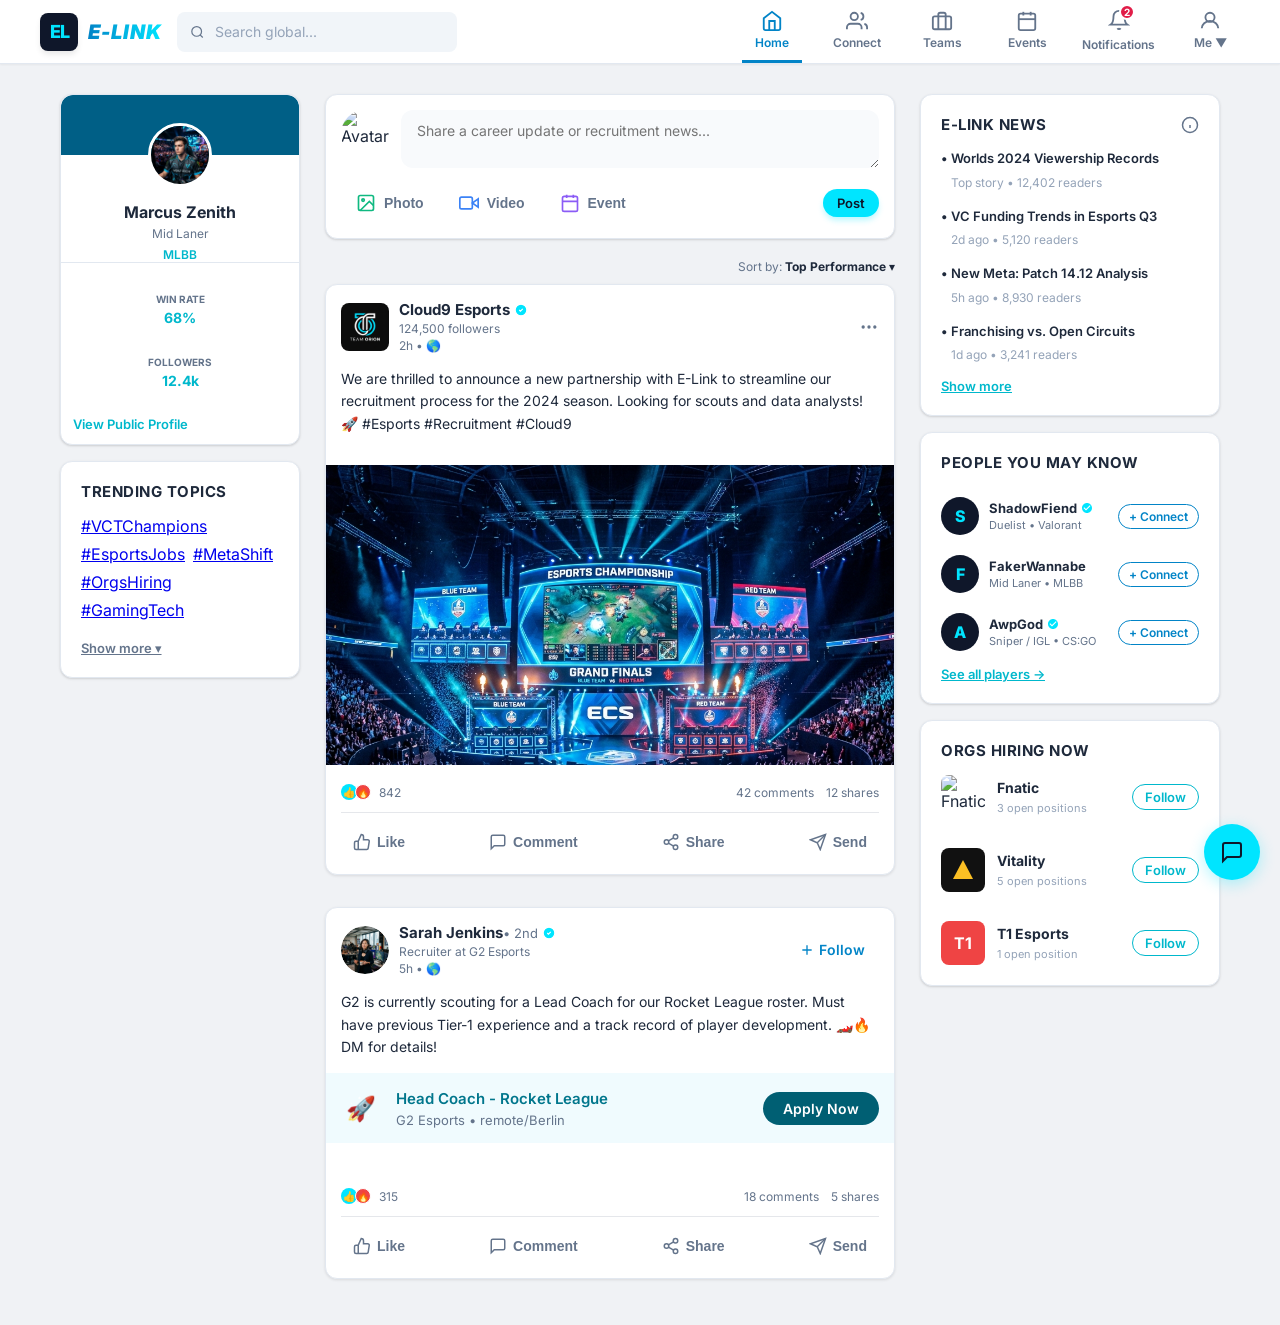
==== commit 20374872: "Add files via upload" ====
--- a/app.html
+++ b/app.html
@@ -299,15 +299,20 @@
                             <p style="color: var(--text-muted); font-size: 13px; margin-top: 3px;"
                                 id="dyn-prof-rank">🏆 Mythical Glory</p>
 
-                            <div class="actions"
-                                style="margin-top: 20px; justify-content: flex-start; flex-wrap: wrap; gap: 10px;">
-                                <button class="btn btn-primary" id="lft-btn" onclick="toggleLFT()">Open to work: OFF</button>
-                                <button class="btn btn-primary" id="upgrade-btn"
-                                    style="background: linear-gradient(90deg, var(--accent-text), var(--accent)); color: var(--text-dark); display: inline-flex; border: none;"
-                                    onclick="showSubModal()">⚡ Upgrade E-Link Pro</button>
-                                <button class="btn btn-outline" id="link-riot-btn" style="border-color: #ff4655; color: #ff4655;" onclick="alert('Riot Games Account Linked!')">🔗 Link Riot Account</button>
-                                <button class="btn btn-secondary" onclick="openEditModal()">✏️ Edit Profile</button>
-                                <button class="btn btn-outline" onclick="navigator.clipboard.writeText(window.location.href).then(()=>alert('Profile link copied!'))">Share</button>
+                            <!-- Profile Actions — two-row layout -->
+                            <div class="profile-actions-wrap" style="margin-top: 22px;">
+                                <!-- Row 1: Primary actions -->
+                                <div class="profile-actions-row" style="display: flex; flex-wrap: wrap; gap: 10px; margin-bottom: 10px;">
+                                    <button class="btn btn-primary prof-action-btn" id="lft-btn" onclick="toggleLFT()">Open to work: OFF</button>
+                                    <button class="btn prof-action-btn prof-upgrade-btn" id="upgrade-btn"
+                                        onclick="showSubModal()">⚡ Upgrade to E-Link Pro</button>
+                                </div>
+                                <!-- Row 2: Secondary actions -->
+                                <div class="profile-actions-row" style="display: flex; flex-wrap: wrap; gap: 8px;">
+                                    <button class="btn btn-outline prof-action-sm" id="link-riot-btn" style="border-color: #ff4655; color: #ff4655;" onclick="alert('Riot Games Account Linked!')">🔗 Link Riot</button>
+                                    <button class="btn btn-secondary prof-action-sm" onclick="openEditModal()">✏️ Edit Profile</button>
+                                    <button class="btn btn-outline prof-action-sm" onclick="navigator.clipboard.writeText(window.location.href).then(()=>alert('Profile link copied!'))">📤 Share</button>
+                                </div>
                             </div>
                         </div>
                     </div>
@@ -561,11 +566,20 @@
                             <p style="color: var(--text-muted); font-size: 14px; margin-top: 5px;"
                                 id="view-team-region">North America</p>
 
-                            <div class="actions" id="view-team-apply-area" style="margin-top: 20px; justify-content: flex-start;">
-                                <!-- Populated dynamically by viewTeamProfile() -->
-                                <button class="btn btn-primary">Apply Now</button>
-                                <button class="btn btn-primary" style="background: var(--text-dark); color: var(--text-main); border: 1px solid var(--accent);">⚔️ Challenge to Scrim</button>
-                                <button class="btn btn-outline">+ Follow</button>
+                            <!-- Action Buttons Panel -->
+                            <div class="team-action-panel" style="margin-top: 22px;">
+                                <!-- Primary row -->
+                                <div class="team-actions-primary" style="display: flex; flex-wrap: wrap; gap: 10px; margin-bottom: 10px;">
+                                    <!-- Populated dynamically by viewTeamProfile() -->
+                                    <button class="btn btn-primary team-action-main">Apply Now</button>
+                                    <button class="btn team-action-scrim">⚔️ Challenge to Scrim</button>
+                                </div>
+                                <!-- Secondary row -->
+                                <div id="view-team-apply-area" class="team-actions-secondary" style="display: flex; flex-wrap: wrap; gap: 8px; align-items: center;">
+                                    <button class="btn btn-outline team-action-sm">+ Follow</button>
+                                </div>
+                                <!-- Subscribe area -->
+                                <div id="view-team-subscribe-area" class="team-actions-subscribe" style="margin-top: 10px; display: flex; align-items: center; gap: 10px;"></div>
                             </div>
                         </div>
                     </div>
@@ -760,13 +774,23 @@
                                     <span>Organization</span>
                                 </div>
                             </label>
+                            <label class="type-btn">
+                                <input type="radio" name="accountType" value="coach" onchange="toggleRegFields()">
+                                <div class="btn-content">
+                                    <svg width="18" height="18" viewBox="0 0 24 24" fill="none" stroke="currentColor"
+                                        stroke-width="2">
+                                        <path d="M22 16.92v3a2 2 0 0 1-2.18 2 19.79 19.79 0 0 1-8.63-3.07A19.5 19.5 0 0 1 4.69 12a19.79 19.79 0 0 1-3.07-8.67A2 2 0 0 1 3.6 1.18h3a2 2 0 0 1 2 1.72c.127.96.361 1.903.7 2.81a2 2 0 0 1-.45 2.11L7.91 8.74a16 16 0 0 0 6.29 6.29l.96-.96a2 2 0 0 1 2.11-.45c.907.339 1.85.573 2.81.7A2 2 0 0 1 22 16.92z"></path>
+                                    </svg>
+                                    <span>Coach</span>
+                                </div>
+                            </label>
                         </div>
                     </div>
 
                     <!-- Player Specific Fields -->
                     <div id="player-reg-fields"
-                        style="grid-column: 1 / -1; display: grid; grid-template-columns: 1fr; gap: 16px;">
-                        <div class="input-group">
+                        style="grid-column: 1 / -1; display: grid; grid-template-columns: 1fr 1fr; gap: 16px;">
+                        <div class="input-group" style="grid-column: 1 / -1;">
                             <label>Gamer Tag</label>
                             <input type="text" id="reg-gamertag" placeholder="e.g. FakerWannabe">
                         </div>
@@ -790,8 +814,8 @@
 
                     <!-- Organization Specific Fields -->
                     <div id="org-reg-fields"
-                        style="display: none; grid-column: 1 / -1; grid-template-columns: 1fr; gap: 16px;">
-                        <div class="input-group">
+                        style="display: none; grid-column: 1 / -1; grid-template-columns: 1fr 1fr; gap: 16px;">
+                        <div class="input-group" style="grid-column: 1 / -1;">
                             <label>Organization Name</label>
                             <input type="text" id="reg-orgname" placeholder="e.g. Cloud9 Academy">
                         </div>
@@ -803,6 +827,45 @@
                                 <option value="SEA">Southeast Asia</option>
                                 <option value="KR / CN">Korea / China</option>
                                 <option value="Other">Other</option>
+                            </select>
+                        </div>
+                        <div class="input-group">
+                            <label>Primary Game</label>
+                            <select id="reg-org-game" class="form-select">
+                                <option value="Valorant">Valorant</option>
+                                <option value="MLBB">MLBB</option>
+                                <option value="CS:GO">CS:GO</option>
+                                <option value="Dota 2">Dota 2</option>
+                                <option value="Multiple Games">Multiple Games</option>
+                            </select>
+                        </div>
+                    </div>
+
+                    <!-- Coach Specific Fields -->
+                    <div id="coach-reg-fields"
+                        style="display: none; grid-column: 1 / -1; grid-template-columns: 1fr 1fr; gap: 16px;">
+                        <div class="input-group" style="grid-column: 1 / -1;">
+                            <label>Coach Name / Handle</label>
+                            <input type="text" id="reg-coachname" placeholder="e.g. Coach Kkoma">
+                        </div>
+                        <div class="input-group">
+                            <label>Specialization Game</label>
+                            <select id="reg-coach-game" class="form-select">
+                                <option value="Valorant">Valorant</option>
+                                <option value="MLBB">MLBB</option>
+                                <option value="CS:GO">CS:GO</option>
+                                <option value="Dota 2">Dota 2</option>
+                                <option value="League of Legends">League of Legends</option>
+                                <option value="Honor of Kings">Honor of Kings</option>
+                            </select>
+                        </div>
+                        <div class="input-group">
+                            <label>Experience Level</label>
+                            <select id="reg-coach-exp" class="form-select">
+                                <option value="Amateur">Amateur (Grassroots)</option>
+                                <option value="T3">T3 Competitive</option>
+                                <option value="T2">T2 Semi-Pro</option>
+                                <option value="T1">T1 Pro Scene</option>
                             </select>
                         </div>
                     </div>
